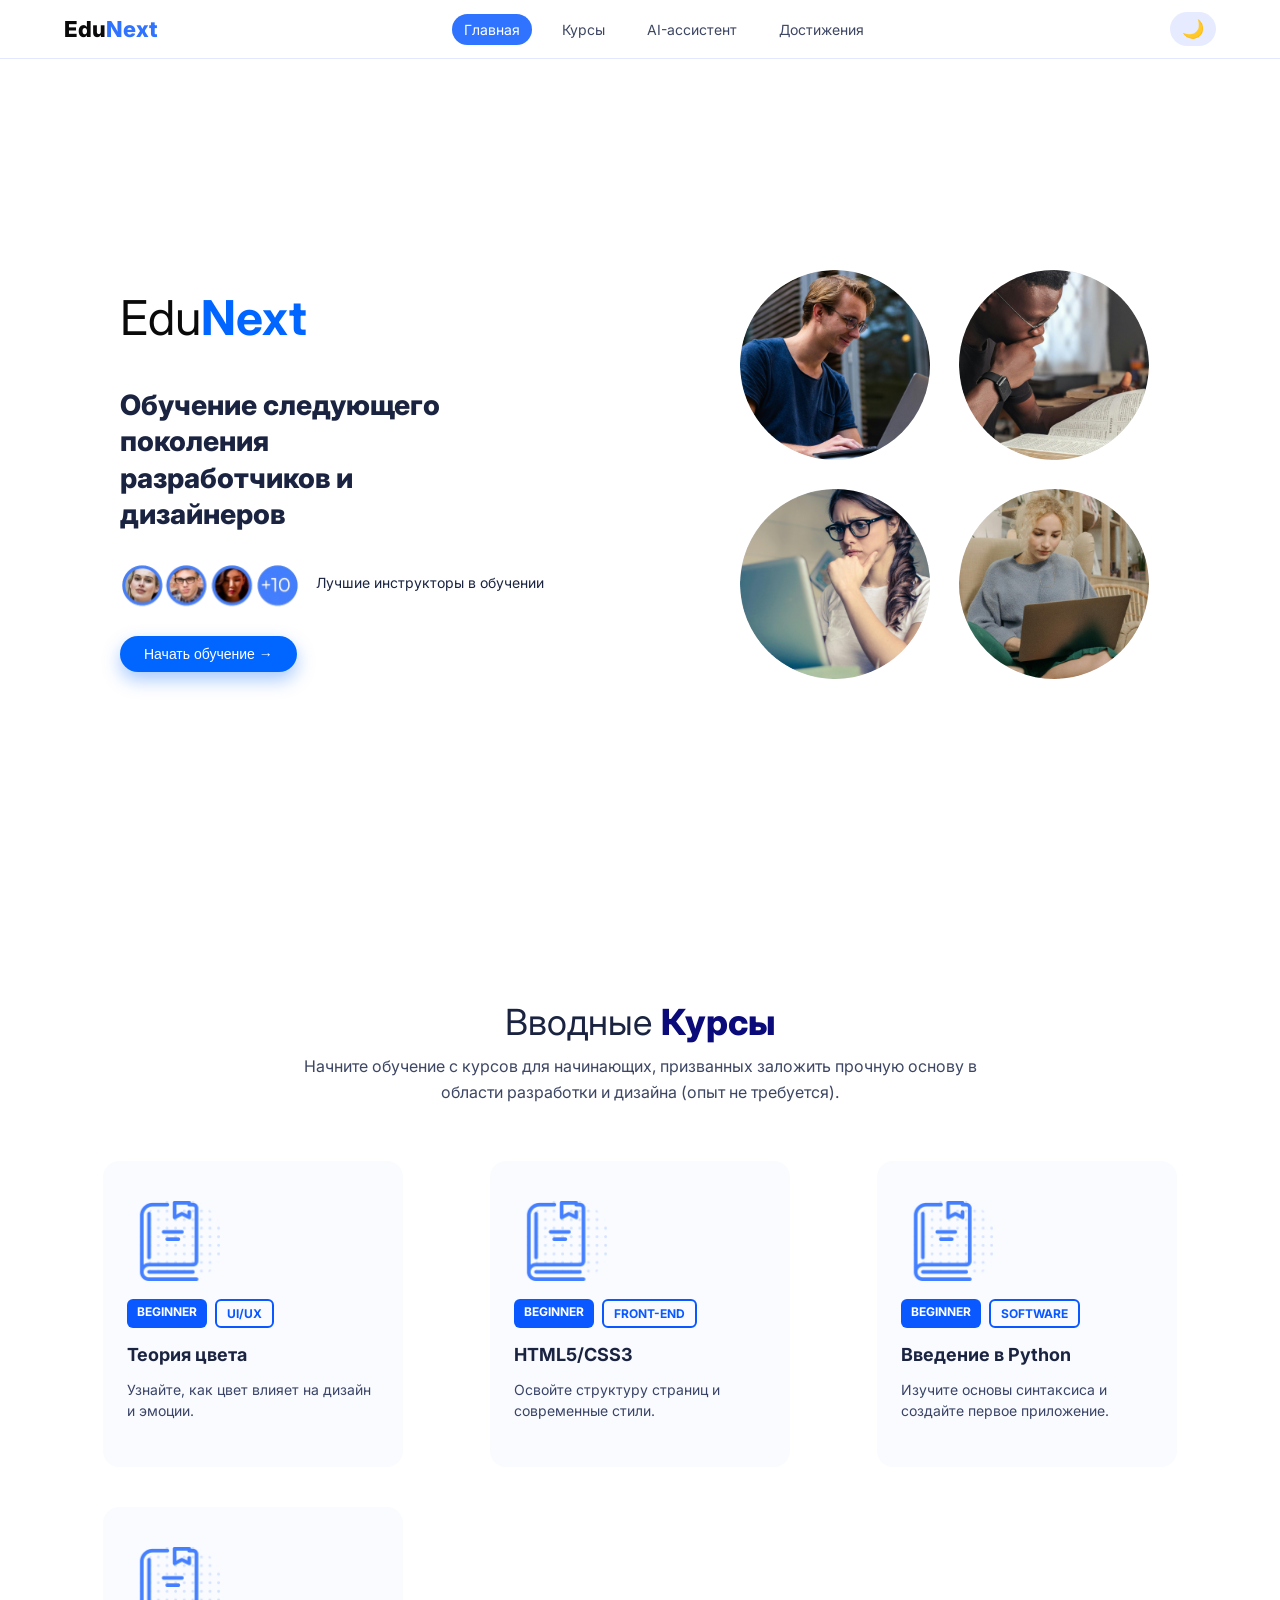
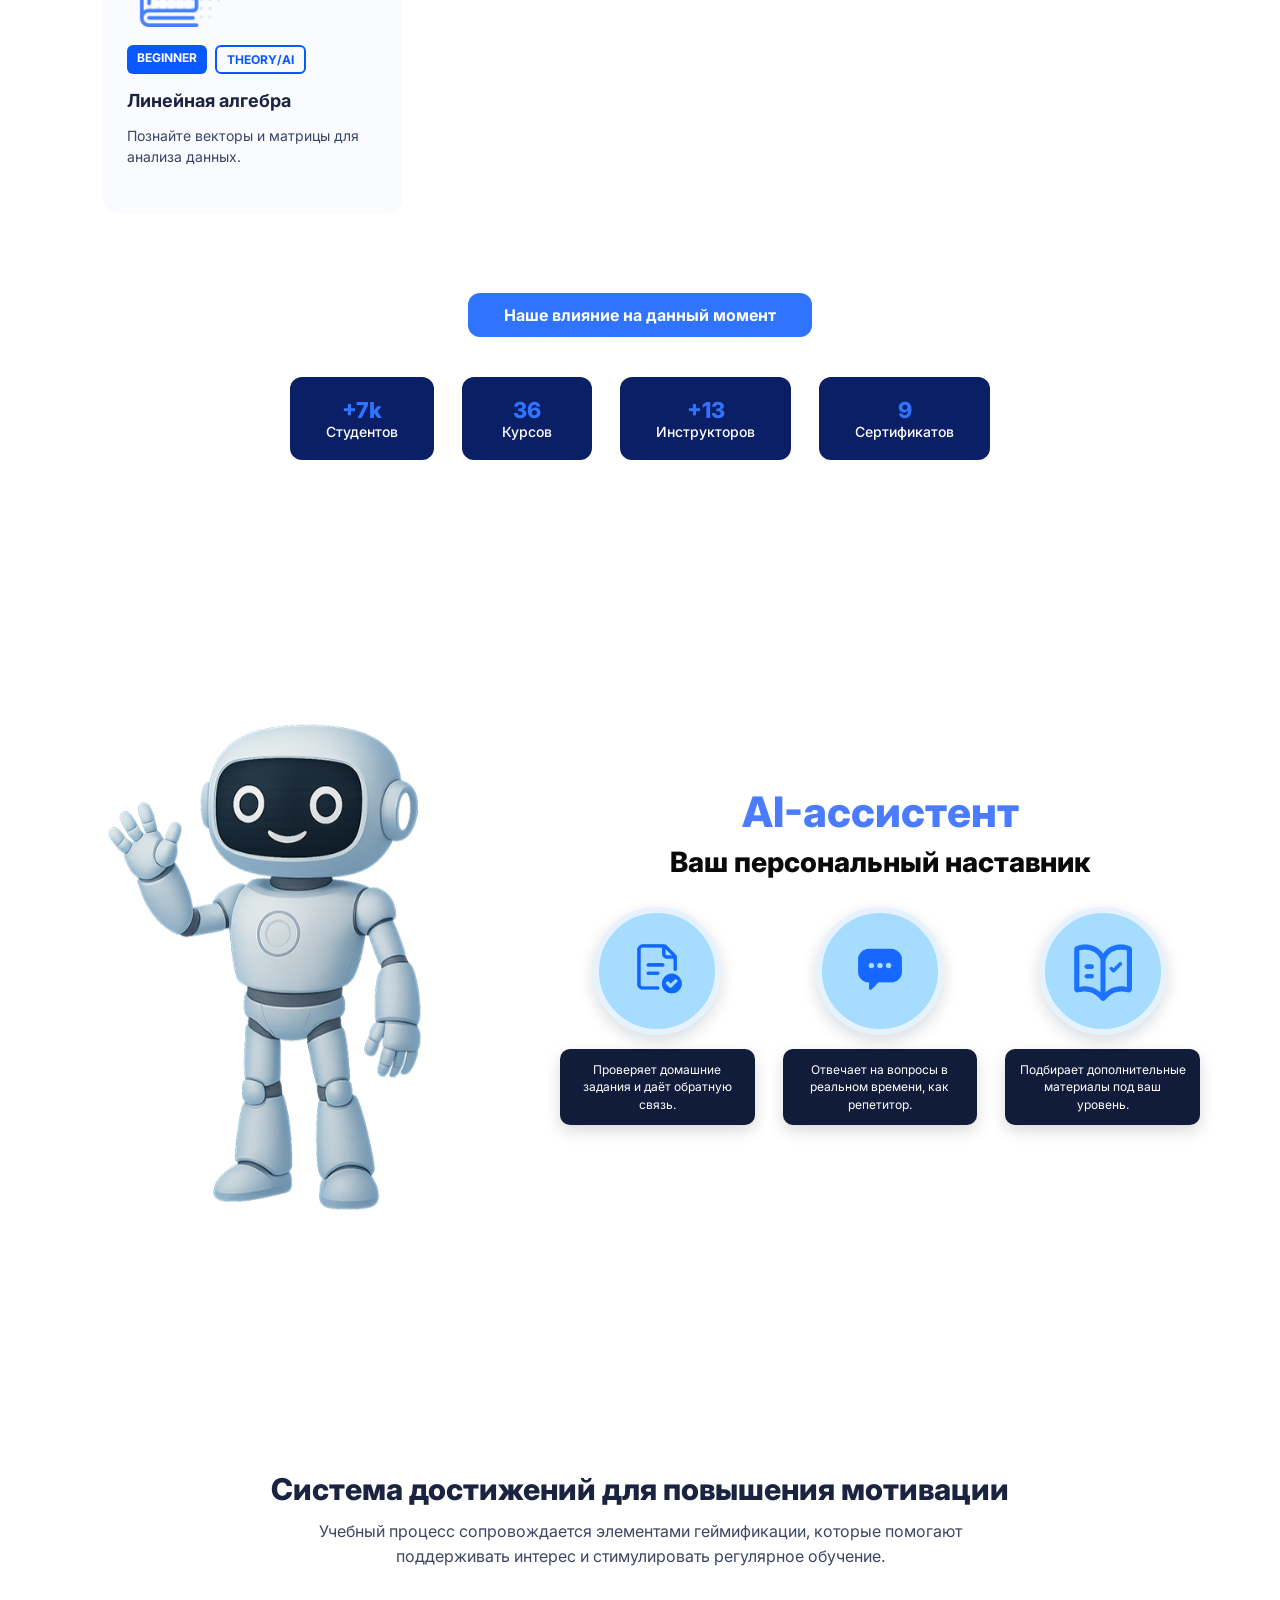
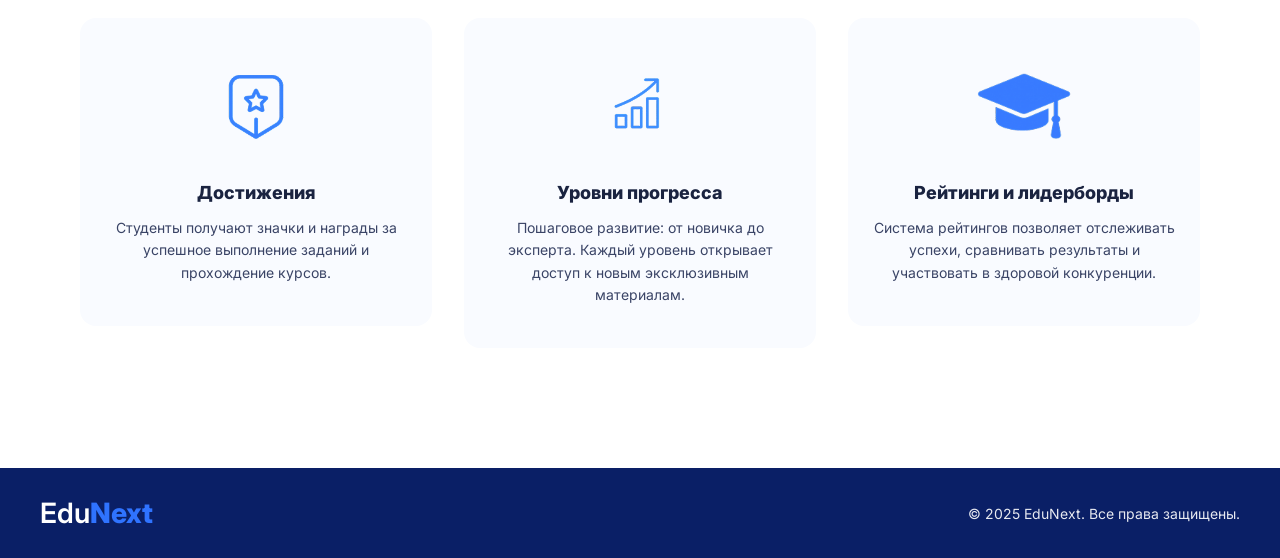
==== index.html @ bcf6a8a8 "EDUNEXT(site) site" ====
<!DOCTYPE html>
<html lang="ru">
<head>
  <meta charset="UTF-8" />
  <meta name="viewport" content="width=device-width, initial-scale=1.0"/>
  <title>EduNext</title>
  <link rel="stylesheet" href="style.css"/>
</head>
<body>

  <!-- ========= ФИКСИРОВАННОЕ МЕНЮ + ТЕМНАЯ ТЕМА ========= -->
  <header class="top-nav">
    <div class="top-nav-inner">
      <div class="top-logo">Edu<span>Next</span></div>

      <nav class="top-menu">
        <a href="#hero" data-link="hero">Главная</a>
        <a href="#courses" data-link="courses">Курсы</a>
        <a href="#assistant" data-link="assistant">AI-ассистент</a>
        <a href="#achievements" data-link="achievements">Достижения</a>
      </nav>

      <button id="themeToggle" class="theme-btn">🌙</button>
    </div>
  </header>

  <!-- ========= ФРЕЙМ 1: HERO ========= -->
  <section class="hero" id="hero">
    <div class="content">
      <h1 class="logo">Edu<span>Next</span></h1>
      <h2 class="headline">Обучение следующего<br>поколения<br>разработчиков и<br>дизайнеров</h2>

      <div class="instructors">
        <img src="images/1frames(2).png" alt="Инструкторы" class="left-img">
        <p class="subtext">Лучшие инструкторы в обучении</p>
      </div>

      <div class="btn-container"><button class="start-btn">Начать обучение →</button></div>
    </div>

    <div class="hero-avatars">
  <img src="images/hero-1.png" class="hero-avatar">
  <img src="images/hero-2.png" class="hero-avatar">
  <img src="images/hero-3.png" class="hero-avatar">
  <img src="images/hero-4.png" class="hero-avatar">
</div>
  </section>

  <!-- ========= ФРЕЙМ 2: КУРСЫ + ВЛИЯНИЕ ========= -->
  <section class="courses" id="courses" data-animate-section>
    <h2 class="section-title">Вводные <span>Курсы</span></h2>
    <p class="section-subtitle">
      Начните обучение с курсов для начинающих, призванных заложить прочную основу
      в области разработки и дизайна (опыт не требуется).
    </p>

    <div class="course-grid">
      <div class="course-card">
        <img src="images/2frames.png" alt="Место для изображения" class="course-img">
        <div class="badge-row"><span class="badge">BEGINNER</span><span class="badge badge-outline">UI/UX</span></div>
        <h3 class="course-title">Теория цвета</h3>
        <p class="course-desc">Узнайте, как цвет влияет на дизайн и эмоции.</p>
      </div>

      <div class="course-card">
        <img src="images/2frames.png" alt="Место для изображения" class="course-img">
        <div class="badge-row"><span class="badge">BEGINNER</span><span class="badge badge-outline">FRONT-END</span></div>
        <h3 class="course-title">HTML5/CSS3</h3>
        <p class="course-desc">Освойте структуру страниц и современные стили.</p>
      </div>

      <div class="course-card">
        <img src="images/2frames.png" alt="Место для изображения" class="course-img">
        <div class="badge-row"><span class="badge">BEGINNER</span><span class="badge badge-outline">SOFTWARE</span></div>
        <h3 class="course-title">Введение в Python</h3>
        <p class="course-desc">Изучите основы синтаксиса и создайте первое приложение.</p>
      </div>

      <div class="course-card">
        <img src="images/2frames.png" alt="Место для изображения" class="course-img">
        <div class="badge-row"><span class="badge">BEGINNER</span><span class="badge badge-outline">THEORY/AI</span></div>
        <h3 class="course-title">Линейная алгебра</h3>
        <p class="course-desc">Познайте векторы и матрицы для анализа данных.</p>
      </div>
    </div>

    <!-- Блок влияния -->
    <div class="impact">
      <div class="impact-header">Наше влияние на данный момент</div>
      <div class="impact-stats">
        <div class="stat"><span class="number">+7k</span><br>Студентов</div>
        <div class="stat"><span class="number">36</span><br>Курсов</div>
        <div class="stat"><span class="number">+13</span><br>Инструкторов</div>
        <div class="stat"><span class="number">9</span><br>Сертификатов</div>
      </div>
    </div>
  </section>

  <!-- ========= ФРЕЙМ 3: AI-Ассистент ========= -->
  <section class="ai" id="assistant" data-animate-section>
    <div class="ai-wrap">
      <img src="images/3frames.png" alt="AI ассистент" class="ai-illustration">

      <div class="ai-content">
        <h2 class="ai-title">AI-ассистент</h2>
        <h3 class="ai-subtitle">Ваш персональный наставник</h3>

        <div class="ai-circles">
          <div class="ai-circle-card">
            <img src="images/3circles-1.png" alt="Иконка 1" class="ai-circle-img">
            <div class="ai-note">Проверяет домашние задания и даёт обратную связь.</div>
          </div>
          <div class="ai-circle-card">
            <img src="images/3circles-2.png" alt="Иконка 2" class="ai-circle-img">
            <div class="ai-note">Отвечает на вопросы в реальном времени, как репетитор.</div>
          </div>
          <div class="ai-circle-card">
            <img src="images/3circles-3.png" alt="Иконка 3" class="ai-circle-img">
            <div class="ai-note">Подбирает дополнительные материалы под ваш уровень.</div>
          </div>
        </div>
      </div>
    </div>
  </section>

  <!-- ========= ФРЕЙМ 4: ДОСТИЖЕНИЯ ========= -->
  <section class="achievements" id="achievements" data-animate-section>
    <h2 class="ach-title">Система достижений для повышения мотивации</h2>
    <p class="ach-subtitle">
      Учебный процесс сопровождается элементами геймификации, которые помогают
      поддерживать интерес и стимулировать регулярное обучение.
    </p>

    <div class="ach-grid">
      <div class="ach-card">
        <img src="images/4frames-1.png" alt="Достижения" class="ach-img">
        <h3 class="ach-card-title">Достижения</h3>
        <p class="ach-card-text">Студенты получают значки и награды за успешное выполнение заданий и прохождение курсов.</p>
      </div>
      <div class="ach-card">
        <img src="images/4frames-2.png" alt="Уровни прогресса" class="ach-img">
        <h3 class="ach-card-title">Уровни прогресса</h3>
        <p class="ach-card-text">Пошаговое развитие: от новичка до эксперта. Каждый уровень открывает доступ к новым эксклюзивным материалам.</p>
      </div>
      <div class="ach-card">
        <img src="images/4frames-3.png" alt="Рейтинги" class="ach-img">
        <h3 class="ach-card-title">Рейтинги и лидерборды</h3>
        <p class="ach-card-text">Система рейтингов позволяет отслеживать успехи, сравнивать результаты и участвовать в здоровой конкуренции.</p>
      </div>
    </div>
  </section>

  <!-- ========= ФУТЕР ========= -->
  <footer class="footer">
    <div class="footer-inner">
      <div class="brand">Edu<span>Next</span></div>
      <div class="copy">© 2025 EduNext. Все права защищены.</div>
    </div>
  </footer>

  <!-- ========= СКРИПТЫ: ТЁМНАЯ ТЕМА + СКРОЛЛ-АНИМАЦИИ + СКРОЛЛ К КУРСАМ + ACTIVE LINK ========= -->
  <script>
    // Тёмная/светлая тема
    const toggleBtn = document.getElementById("themeToggle");
    const body = document.body;

    if (localStorage.getItem("theme") === "dark") {
      body.classList.add("dark");
      toggleBtn.textContent = "☀️";
    }

    toggleBtn.addEventListener("click", () => {
      body.classList.toggle("dark");
      if (body.classList.contains("dark")) {
        localStorage.setItem("theme", "dark");
        toggleBtn.textContent = "☀️";
      } else {
        localStorage.setItem("theme", "light");
        toggleBtn.textContent = "🌙";
      }
    });

    // Плавный скролл по навигации
    document.querySelectorAll('a[href^="#"]').forEach(link => {
      link.addEventListener("click", function(e){
        e.preventDefault();
        document.querySelector(this.getAttribute("href")).scrollIntoView({
          behavior: "smooth"
        });
      });
    });

    // Плавный скролл от кнопки "Начать обучение" ко второму фрейму
    const startBtn = document.querySelector('.start-btn');
    const coursesSection = document.querySelector('.courses');
    if (startBtn && coursesSection) {
      startBtn.addEventListener('click', (e) => {
        e.preventDefault();
        coursesSection.scrollIntoView({ behavior: 'smooth' });
      });
    }

    // Анимация секций при появлении в зоне видимости
    const observer = new IntersectionObserver((entries, obs) => {
      entries.forEach(entry => {
        if (entry.isIntersecting) {
          entry.target.classList.add('in-view');
          obs.unobserve(entry.target);
        }
      });
    }, { threshold: 0.3 });

    document.querySelectorAll('[data-animate-section]').forEach(section => {
      observer.observe(section);
    });

    // Подсветка активного пункта меню (scroll spy)
    const sections = document.querySelectorAll("section[id]");
    const navLinks = document.querySelectorAll(".top-menu a");

    const spyObserver = new IntersectionObserver((entries) => {
      entries.forEach(entry => {
        if (entry.isIntersecting) {
          const id = entry.target.getAttribute("id");
          navLinks.forEach(link => {
            if (link.getAttribute("data-link") === id) {
              link.classList.add("active");
            } else {
              link.classList.remove("active");
            }
          });
        }
      });
    }, { threshold: 0.5 });

    sections.forEach(sec => spyObserver.observe(sec));
  </script>

</body>
</html>
---- style.css ----
@import url('https://fonts.googleapis.com/css2?family=Inter:wght@400;600;700;800&display=swap');

* { box-sizing: border-box; }
body { margin: 0; font-family: "Inter", system-ui, -apple-system, Segoe UI, Roboto, Arial, sans-serif; background: #ffffff; color: #0a0a0a; transition: background 0.25s ease, color 0.25s ease; }

/* ---------- DARK MODE ---------- */
body.dark { background:#050814; color:#e4e9ff; }
body.dark .hero { background: radial-gradient(circle at top left, #1a2448 0, #050814 55%); }
body.dark .courses,
body.dark .ai,
body.dark .achievements { background:#050814; }
body.dark .section-title,
body.dark .ach-title { color:#f0f3ff; }
body.dark .section-subtitle,
body.dark .ach-subtitle,
body.dark .course-desc,
body.dark .ach-card-text { color:#b8c1ff; }
body.dark .course-card,
body.dark .ach-card { background:#0e1330; box-shadow: 0 18px 40px rgba(0,0,0,0.6); }
body.dark .impact-header { background:#335dff; }
body.dark .impact { color:#e4e9ff; }
body.dark .stat { background:#0e1330; }
body.dark .footer { background:#050814; border-top:1px solid #1a1f3f; }
body.dark .top-nav { background:rgba(5,8,20,0.88); border-bottom:1px solid #1a1f3f; }
body.dark .top-menu a { color:#c7d2ff; }
body.dark .top-menu a:hover,
body.dark .top-menu a.active { background:#335dff; color:#fff; }
body.dark .top-logo { color:#f0f3ff; }
body.dark .theme-btn { background:#1a2348; color:#ffd66b; }
body.dark .brand span { color:#4b7cff; }
body.dark .copy { color:#a5b0ff; }

/* ---------- FIXED MENU ---------- */
.top-nav {
  position:fixed;
  top:0; left:0; right:0;
  z-index:1000;
  background:rgba(255,255,255,0.92);
  backdrop-filter:blur(14px);
  border-bottom:1px solid #e3e6ff;
}
.top-nav-inner {
  max-width:1200px;
  margin:0 auto;
  padding:12px 24px;
  display:flex;
  align-items:center;
  justify-content:space-between;
  gap:24px;
}
.top-logo { font-size:22px; font-weight:800; color:#0a0a0a; }
.top-logo span { color:#2f73ff; }

.top-menu { display:flex; gap:18px; font-size:14px; }
.top-menu a {
  text-decoration:none;
  color:#3d4663;
  padding:7px 12px;
  border-radius:999px;
  transition:0.2s ease;
}
.top-menu a:hover {
  background:#2f73ff;
  color:#fff;
}
.top-menu a.active {
  background:#2f73ff;
  color:#fff;
}

.theme-btn {
  font-size:18px;
  background:#e6ebff;
  border:none;
  border-radius:999px;
  padding:6px 12px;
  cursor:pointer;
  transition:0.2s ease;
}
.theme-btn:hover { transform:scale(1.1); }

/* ---------- HERO (анимируется сразу при загрузке) ---------- */
.hero {
  display:flex;
  justify-content:space-between;
  align-items:center;
  min-height:100vh;
  padding:140px 120px 80px; /* отступ сверху под меню */
  gap:40px;
  background:#ffffff;
}
.content { max-width:600px; animation: fadeInLeft 0.9s ease-out both; }
.logo { font-size:48px; font-weight:400; color:#0a0a0a; margin:0 0 40px; }
.logo span { color:#0066ff; font-weight:700; }
.headline { font-size:28px; font-weight:800; line-height:1.3; color:#1a2340; margin:0 0 24px; }
.instructors { display:flex; align-items:center; gap:16px; margin:0 0 28px; }
.left-img { width:180px; height:auto; display:block; animation: fadeInScale 0.8s ease-out 0.3s both; }
.subtext { font-size:14px; color:#1a2340; }
.btn-container { margin-top:12px; }
.start-btn {
  background:#0066ff;
  color:#fff;
  border:none;
  border-radius:25px;
  padding:10px 24px;
  font-size:14px;
  cursor:pointer;
  transition:background .2s ease, transform .2s ease, box-shadow .2s ease;
  box-shadow:0 8px 18px rgba(0,102,255,0.35);
}
.start-btn:hover { background:#004bcc; transform:translateY(-2px); box-shadow:0 12px 26px rgba(0,102,255,0.42); }
.right-img { width:420px; height:auto; border-radius:20px; display:block; animation: fadeInRight 0.9s ease-out 0.2s both; }

/* ---------- Ключевые анимации ---------- */
@keyframes fadeUp {
  from { opacity:0; transform:translateY(20px); }
  to { opacity:1; transform:translateY(0); }
}
@keyframes fadeInScale {
  from { opacity:0; transform:scale(0.9); }
  to { opacity:1; transform:scale(1); }
}
@keyframes fadeInRight {
  from { opacity:0; transform:translateX(30px); }
  to { opacity:1; transform:translateX(0); }
}
@keyframes fadeInLeft {
  from { opacity:0; transform:translateX(-30px); }
  to { opacity:1; transform:translateX(0); }
}

/* ---------- Базовое состояние секций для скролл-анимаций ---------- */
[data-animate-section] {
  opacity:0;
  transform:translateY(40px);
  transition:opacity 0.6s ease-out, transform 0.6s ease-out;
}
[data-animate-section].in-view {
  opacity:1;
  transform:translateY(0);
}

/* ---------- КУРСЫ ---------- */
.courses { text-align:center; padding:100px 80px; background:#ffffff; }
.section-title { font-size:36px; font-weight:400; color:#1a2340; margin:0 0 10px; }
.section-title span { font-weight:800; color:#0a0a7a; }
.section-subtitle { font-size:16px; color:#3d4663; max-width:720px; margin:0 auto 56px; line-height:1.6; }

.course-grid {
  display:grid;
  grid-template-columns:repeat(auto-fit, minmax(260px, 1fr));
  gap:40px;
  justify-items:center;
}
.course-card {
  background:#f9fbff;
  border-radius:16px;
  padding:40px 24px 32px;
  max-width:300px;
  text-align:left;
  transition:transform .3s ease, box-shadow .3s ease, opacity .3s ease;
  opacity:0;
}
.courses.in-view .course-card { animation: fadeUp 0.8s ease-out forwards; }
.courses.in-view .course-card:nth-child(1) { animation-delay:0.1s; }
.courses.in-view .course-card:nth-child(2) { animation-delay:0.2s; }
.courses.in-view .course-card:nth-child(3) { animation-delay:0.3s; }
.courses.in-view .course-card:nth-child(4) { animation-delay:0.4s; }
.course-card:hover {
  transform:translateY(-5px);
  box-shadow:0 10px 20px rgba(0, 0, 0, 0.08);
}
.course-img {
  display:block;
  height:80px;
  width:auto;
  object-fit:contain;
  margin:0 0 18px 8px;
  transform:translateX(-6px);
}
.badge-row { display:flex; flex-wrap:wrap; gap:8px; margin-bottom:16px; }
.badge {
  font-size:12px;
  font-weight:700;
  color:#fff;
  background:#0a58ff;
  padding:5px 10px;
  border-radius:6px;
}
.badge-outline { background:transparent; border:2px solid #0a58ff; color:#0a58ff; }
.course-title { font-size:18px; font-weight:700; color:#1a2340; margin:10px 0; }
.course-desc { font-size:14px; color:#3a4466; line-height:1.5; }

/* --- Наше влияние --- */
.impact { margin-top:80px; text-align:center; }
.impact-header {
  display:inline-block;
  background:#2f73ff;
  color:#fff;
  padding:12px 36px;
  border-radius:12px;
  font-weight:700;
  margin-bottom:40px;
}
.impact-stats {
  display:flex;
  justify-content:center;
  gap:28px;
  flex-wrap:wrap;
}
.stat {
  background:#0a1f66;
  color:#fff;
  padding:20px 36px;
  border-radius:12px;
  font-size:14px;
  text-align:center;
  font-weight:500;
  min-width:130px;
  opacity:0;
}
.courses.in-view .stat { animation: fadeUp 0.7s ease-out forwards; }
.courses.in-view .stat:nth-child(1) { animation-delay:0.3s; }
.courses.in-view .stat:nth-child(2) { animation-delay:0.4s; }
.courses.in-view .stat:nth-child(3) { animation-delay:0.5s; }
.courses.in-view .stat:nth-child(4) { animation-delay:0.6s; }
.number { font-size:22px; font-weight:800; color:#2f73ff; }

/* ---------- AI-Ассистент ---------- */
.ai { padding:80px 80px 120px; background:#ffffff; }
.ai-wrap {
  display:grid;
  grid-template-columns:420px 1fr;
  gap:60px;
  align-items:center;
}
.ai-illustration {
  width:100%;
  max-width:420px;
  height:auto;
  object-fit:contain;
  display:block;
  opacity:0;
}
.ai-content { text-align:center; opacity:0; }
.ai.in-view .ai-illustration { animation: fadeInLeft 0.9s ease-out forwards; }
.ai.in-view .ai-content { animation: fadeInRight 0.9s ease-out 0.15s forwards; }

.ai-title { font-size:42px; margin:0 0 8px; color:#4b7cff; font-weight:800; }
.ai-subtitle { font-size:28px; margin:0 0 28px; color:#0a0a0a; font-weight:800; }

.ai-circles {
  display:grid;
  grid-template-columns:repeat(3, 1fr);
  gap:28px;
  justify-items:center;
}
.ai-circle-card {
  display:flex;
  flex-direction:column;
  align-items:center;
  gap:14px;
}
.ai-circle-img {
  width:128px;
  height:128px;
  border-radius:50%;
  background:#a6dcff;
  border:6px solid #e6f3ff;
  object-fit:cover;
  box-shadow:0 6px 16px rgba(10, 17, 38, 0.15);
  opacity:0;
}
.ai.in-view .ai-circle-card:nth-child(1) .ai-circle-img { animation: fadeInScale 0.8s ease-out 0.2s forwards; }
.ai.in-view .ai-circle-card:nth-child(2) .ai-circle-img { animation: fadeInScale 0.8s ease-out 0.35s forwards; }
.ai.in-view .ai-circle-card:nth-child(3) .ai-circle-img { animation: fadeInScale 0.8s ease-out 0.5s forwards; }
.ai-note {
  max-width:260px;
  background:#101c3a;
  color:#ffffff;
  font-size:12px;
  line-height:1.45;
  padding:12px 14px;
  border-radius:10px;
  box-shadow:0 6px 16px rgba(0,0,0,0.15);
}

/* ---------- Достижения ---------- */
.achievements { padding:80px 80px 120px; text-align:center; background:#ffffff; }
.ach-title {
  font-size:30px;
  font-weight:800;
  color:#1a2340;
  margin:0 0 12px;
  opacity:0;
}
.ach-subtitle {
  font-size:16px;
  color:#3d4663;
  max-width:720px;
  margin:0 auto 48px;
  line-height:1.6;
  opacity:0;
}
.ach-grid {
  display:grid;
  grid-template-columns:repeat(3, 1fr);
  gap:32px;
  align-items:start;
}
.ach-card {
  background:#f9fbff;
  border-radius:16px;
  padding:28px 22px;
  text-align:center;
  opacity:0;
}
.achievements.in-view .ach-title { animation: fadeUp 0.8s ease-out forwards; }
.achievements.in-view .ach-subtitle { animation: fadeUp 0.9s ease-out 0.1s forwards; }
.achievements.in-view .ach-card { animation: fadeUp 0.8s ease-out forwards; }
.achievements.in-view .ach-card:nth-child(1) { animation-delay:0.2s; }
.achievements.in-view .ach-card:nth-child(2) { animation-delay:0.35s; }
.achievements.in-view .ach-card:nth-child(3) { animation-delay:0.5s; }
.ach-img {
  display:block;
  margin:0 auto 16px;
  width:100%;
  max-width:120px;
  height:auto;
  object-fit:contain;
}
.ach-card-title { font-size:18px; font-weight:800; color:#1a2340; margin:0 0 8px; }
.ach-card-text { font-size:14px; color:#3a4466; line-height:1.6; }

/* ---------- Футер ---------- */
.footer { background:#0a1f66; color:#ffffff; padding:28px 24px; }
.footer-inner {
  max-width:1200px;
  margin:0 auto;
  display:flex;
  align-items:center;
  justify-content:space-between;
  gap:16px;
}
.brand { font-size:28px; font-weight:600; }
.brand span { color:#2f73ff; font-weight:800; }
.copy { opacity:.9; font-size:14px; }

/* ---------- Адаптив ---------- */
@media (max-width: 1100px) {
  .hero {
    padding:120px 32px 56px;
    flex-direction:column;
  }
  .right-img { width:340px; }
  .courses { padding:56px 24px; }
  .ai { padding:56px 24px 80px; }
  .ai-wrap { grid-template-columns:1fr; }
  .achievements { padding:56px 24px 80px; }
  .ach-grid { grid-template-columns:1fr; gap:20px; }
  .footer-inner { flex-direction:column; align-items:flex-start; }
  .top-nav-inner { padding:10px 16px; }
  .top-menu { gap:10px; font-size:13px; }
}

@media (max-width: 700px) {
  .hero { padding:110px 20px 56px; }
  .headline { font-size:22px; }
  .top-menu { display:none; } /* можно позже сделать бургер-меню */
}
.hero-avatars {
  width: 420px;
  height: 420px;
  display: grid;
  grid-template-columns: 1fr 1fr;
  grid-template-rows: 1fr 1fr;
  gap: 18px;
  animation: fadeInRight 0.9s ease-out 0.2s both;
}

.hero-avatar {
  width: 190px;
  height: 190px;
  border-radius: 50%;
  object-fit: cover;
  background: #ddd;
}
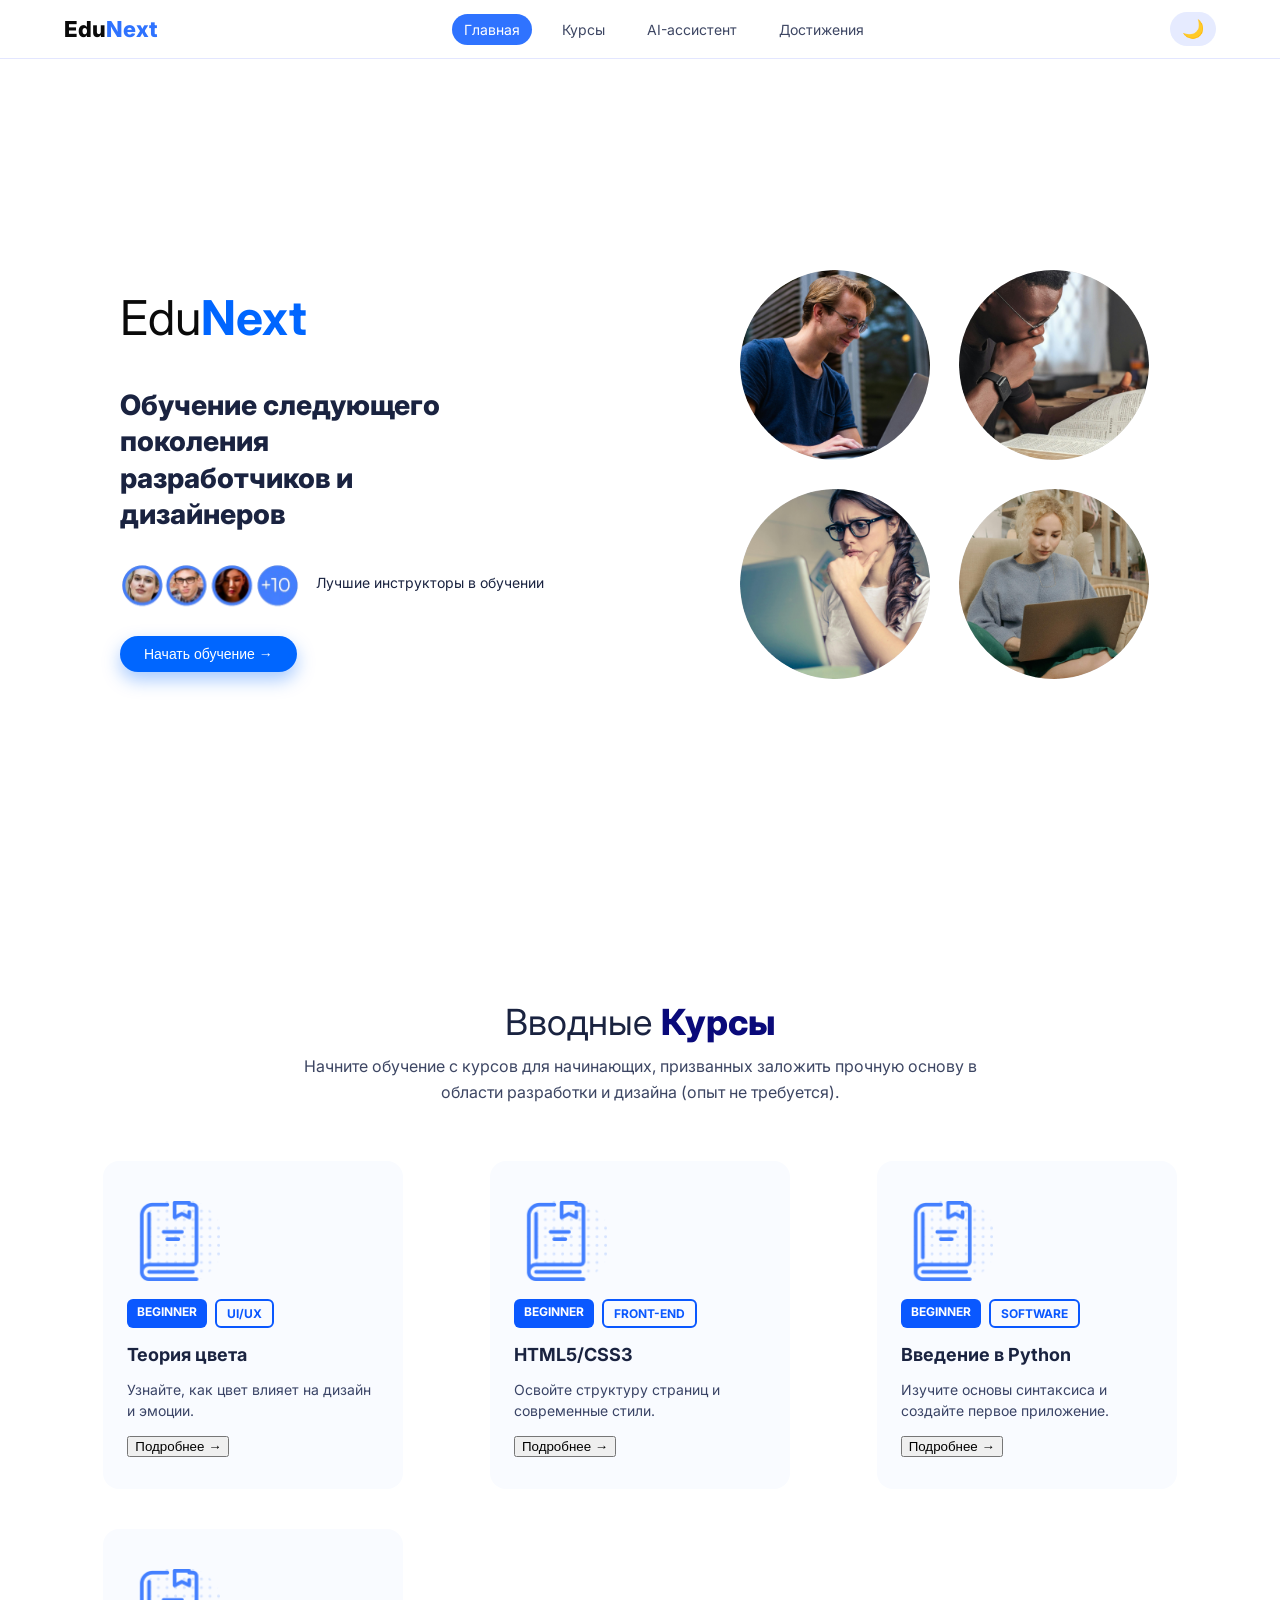
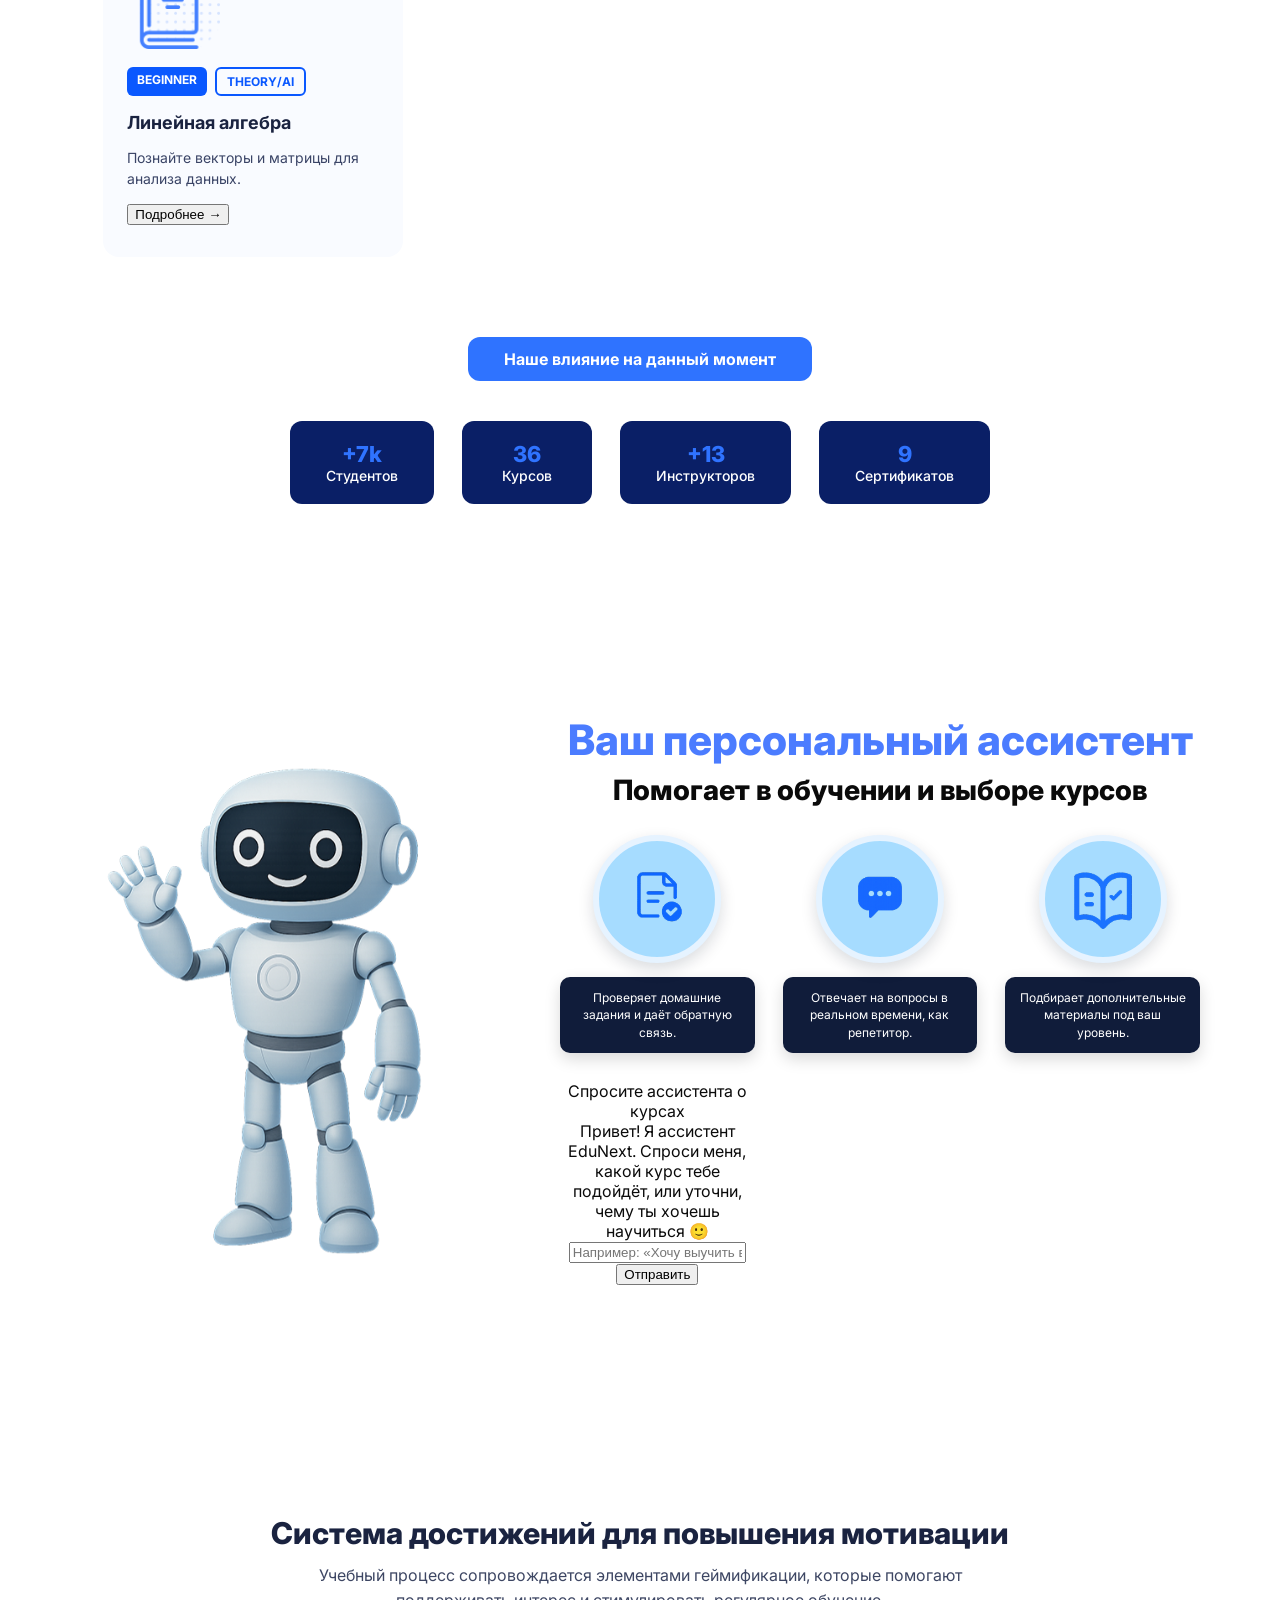
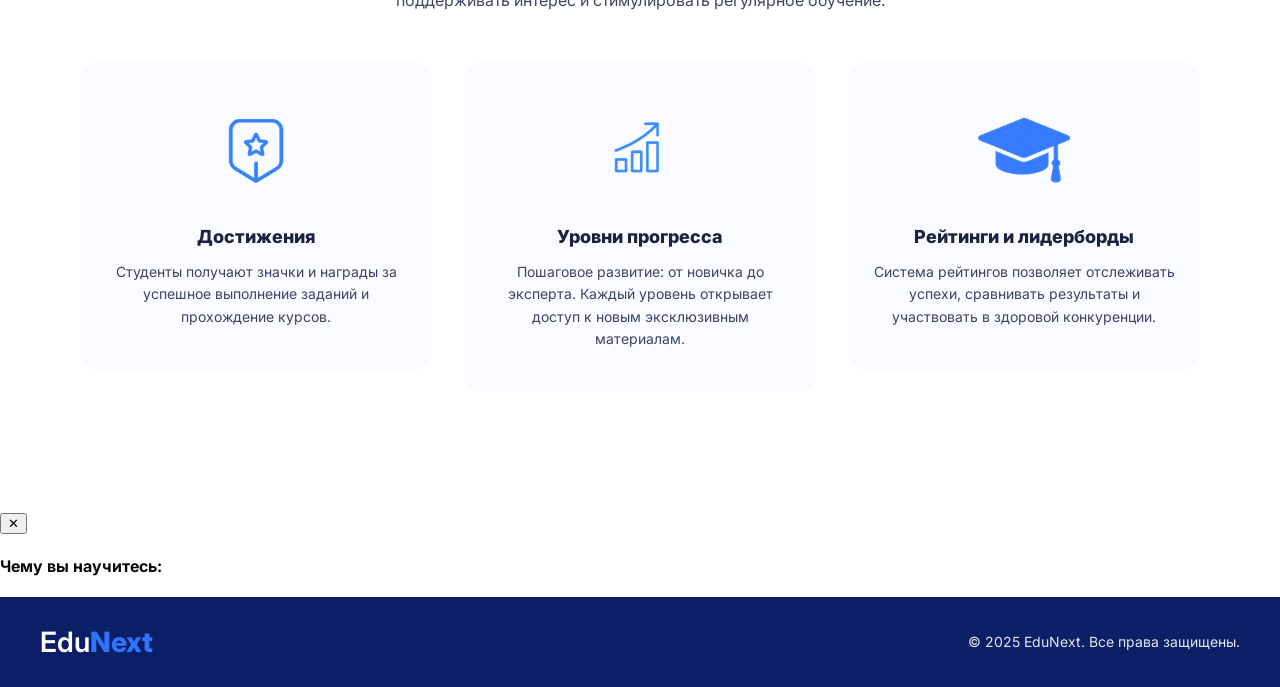
==== commit b8e4c7c2: "Update index.html" ====
--- a/index.html
+++ b/index.html
@@ -60,6 +60,7 @@
         <div class="badge-row"><span class="badge">BEGINNER</span><span class="badge badge-outline">UI/UX</span></div>
         <h3 class="course-title">Теория цвета</h3>
         <p class="course-desc">Узнайте, как цвет влияет на дизайн и эмоции.</p>
+        <button class="course-more-btn" data-course="color">Подробнее →</button>
       </div>
 
       <div class="course-card">
@@ -67,6 +68,7 @@
         <div class="badge-row"><span class="badge">BEGINNER</span><span class="badge badge-outline">FRONT-END</span></div>
         <h3 class="course-title">HTML5/CSS3</h3>
         <p class="course-desc">Освойте структуру страниц и современные стили.</p>
+        <button class="course-more-btn" data-course="htmlcss">Подробнее →</button>
       </div>
 
       <div class="course-card">
@@ -74,6 +76,7 @@
         <div class="badge-row"><span class="badge">BEGINNER</span><span class="badge badge-outline">SOFTWARE</span></div>
         <h3 class="course-title">Введение в Python</h3>
         <p class="course-desc">Изучите основы синтаксиса и создайте первое приложение.</p>
+        <button class="course-more-btn" data-course="python">Подробнее →</button>
       </div>
 
       <div class="course-card">
@@ -81,6 +84,7 @@
         <div class="badge-row"><span class="badge">BEGINNER</span><span class="badge badge-outline">THEORY/AI</span></div>
         <h3 class="course-title">Линейная алгебра</h3>
         <p class="course-desc">Познайте векторы и матрицы для анализа данных.</p>
+        <button class="course-more-btn" data-course="linear">Подробнее →</button>
       </div>
     </div>
 
@@ -102,8 +106,8 @@
       <img src="images/3frames.png" alt="AI ассистент" class="ai-illustration">
 
       <div class="ai-content">
-        <h2 class="ai-title">AI-ассистент</h2>
-        <h3 class="ai-subtitle">Ваш персональный наставник</h3>
+        <h2 class="ai-title">Ваш персональный ассистент</h2>
+        <h3 class="ai-subtitle">Помогает в обучении и выборе курсов</h3>
 
         <div class="ai-circles">
           <div class="ai-circle-card">
@@ -118,7 +122,20 @@
             <img src="images/3circles-3.png" alt="Иконка 3" class="ai-circle-img">
             <div class="ai-note">Подбирает дополнительные материалы под ваш уровень.</div>
           </div>
+        
+        <div class="ai-chat">
+          <div class="ai-chat-header">Спросите ассистента о курсах</div>
+          <div class="ai-chat-window" id="ai-chat-window">
+            <div class="ai-chat-message ai-chat-message-bot">
+              Привет! Я ассистент EduNext. Спроси меня, какой курс тебе подойдёт, или уточни, чему ты хочешь научиться 🙂
+            </div>
+          </div>
+          <form class="ai-chat-form" id="ai-chat-form">
+            <input type="text" id="ai-chat-input" class="ai-chat-input" placeholder="Например: «Хочу выучить верстку»" autocomplete="off">
+            <button type="submit" class="ai-chat-send">Отправить</button>
+          </form>
         </div>
+</div>
       </div>
     </div>
   </section>
@@ -150,7 +167,19 @@
     </div>
   </section>
 
-  <!-- ========= ФУТЕР ========= -->
+  
+  <!-- Модальное окно с описанием курсов -->
+  <div class="course-modal-overlay" id="course-modal">
+    <div class="course-modal">
+      <button class="course-modal-close" id="course-modal-close">✕</button>
+      <h3 class="course-modal-title" id="course-modal-title"></h3>
+      <p class="course-modal-level" id="course-modal-level"></p>
+      <h4>Чему вы научитесь:</h4>
+      <ul class="course-modal-list" id="course-modal-list"></ul>
+    </div>
+  </div>
+
+<!-- ========= ФУТЕР ========= -->
   <footer class="footer">
     <div class="footer-inner">
       <div class="brand">Edu<span>Next</span></div>
@@ -234,7 +263,167 @@
     }, { threshold: 0.5 });
 
     sections.forEach(sec => spyObserver.observe(sec));
-  </script>
+  
+    // ---- Модальные окна по курсам ----
+    const courseData = {
+      color: {
+        title: "Теория цвета",
+        level: "BEGINNER • UI/UX",
+        points: [
+          "Поймёте психологию цвета и его влияние на пользователя.",
+          "Научитесь подбирать гармоничные цветовые палитры.",
+          "Разберётесь с контрастом, акцентами и читаемостью.",
+          "Сможете создавать визуально цельные интерфейсы."
+        ]
+      },
+      htmlcss: {
+        title: "HTML5 / CSS3",
+        level: "BEGINNER • FRONT-END",
+        points: [
+          "Освоите базовую структуру HTML-документа.",
+          "Научитесь верстать адаптивные страницы.",
+          "Поймёте, как работать с шрифтами, отступами и сетками.",
+          "Создадите свой первый лендинг с нуля."
+        ]
+      },
+      python: {
+        title: "Введение в Python",
+        level: "BEGINNER • SOFTWARE",
+        points: [
+          "Разберётесь с синтаксисом языка и базовыми типами данных.",
+          "Научитесь писать небольшие скрипты и функции.",
+          "Поймёте, как работать с условиями и циклами.",
+          "Сделаете своё первое консольное приложение."
+        ]
+      },
+      linear: {
+        title: "Линейная алгебра",
+        level: "BEGINNER • THEORY / AI",
+        points: [
+          "Научитесь работать с векторами и матрицами.",
+          "Поймёте, что такое линейные преобразования.",
+          "Увидите, как линал используется в машинном обучении.",
+          "Сформируете базу для дальнейшего изучения Data Science."
+        ]
+      }
+    };
+
+    const modalOverlay = document.getElementById("course-modal");
+    const modalTitle = document.getElementById("course-modal-title");
+    const modalLevel = document.getElementById("course-modal-level");
+    const modalList = document.getElementById("course-modal-list");
+    const modalClose = document.getElementById("course-modal-close");
+
+    document.querySelectorAll(".course-more-btn").forEach(btn => {
+      btn.addEventListener("click", () => {
+        const key = btn.dataset.course;
+        const data = courseData[key];
+        if (!data) return;
+
+        modalTitle.textContent = data.title;
+        modalLevel.textContent = data.level;
+
+        modalList.innerHTML = "";
+        data.points.forEach(p => {
+          const li = document.createElement("li");
+          li.textContent = p;
+          modalList.appendChild(li);
+        });
+
+        modalOverlay.classList.add("open");
+      });
+    });
+
+    modalClose.addEventListener("click", () => {
+      modalOverlay.classList.remove("open");
+    });
+
+    modalOverlay.addEventListener("click", (e) => {
+      if (e.target === modalOverlay) {
+        modalOverlay.classList.remove("open");
+      }
+    });
+
+    // ---- Простейший AI-чат ассистента на фронте ----
+    const chatForm = document.getElementById("ai-chat-form");
+    const chatInput = document.getElementById("ai-chat-input");
+    const chatWindow = document.getElementById("ai-chat-window");
+
+    function addMessage(text, from = "bot") {
+      if (!chatWindow) return;
+      const div = document.createElement("div");
+      div.classList.add("ai-chat-message");
+      div.classList.add(from === "user" ? "ai-chat-message-user" : "ai-chat-message-bot");
+      div.textContent = text;
+      chatWindow.appendChild(div);
+      chatWindow.scrollTop = chatWindow.scrollHeight;
+    }
+
+    
+    function getBotReply(message) {
+      const msg = message.toLowerCase();
+
+      // Курс по верстке
+      if (msg.includes("html") || msg.includes("css") || msg.includes("верстк")) {
+        return "Для старта с верстки подойдёт курс по HTML/CSS. На нём вы научитесь собирать адаптивные лендинги и понимать структуру сайта.";
+      }
+
+      // Курс по Python
+      if (msg.includes("python") || msg.includes("питон")) {
+        return "Курс по Python поможет вам освоить базовый синтаксис, условия, циклы и работу с данными — хороший фундамент для backend и анализа данных.";
+      }
+
+      // Теория цвета и дизайн
+      if (msg.includes("цвет") || msg.includes("ui") || msg.includes("дизайн")) {
+        return "Курс по теории цвета и UI подойдёт, если вы хотите делать красивые интерфейсы и понимать, как цвет влияет на восприятие.";
+      }
+
+      // Линейная алгебра
+      if (msg.includes("алгебр") || msg.includes("линейн") || msg.includes("линал")) {
+        return "Линейная алгебра нужна всем, кто планирует заниматься анализом данных и AI. Курс даст базу по векторам, матрицам и преобразованиям.";
+      }
+
+      // Вопросы про выбор курса и старт
+      if (msg.includes("какой курс") || msg.includes("с чего начать") || msg.includes("новичок")) {
+        return "Если вы новичок, начните с базового курса HTML/CSS или теории цвета — так вы быстро увидите результат и поймёте, что вам ближе.";
+      }
+
+      // Достижения, значки, награды
+      if (msg.includes("достижен") || msg.includes("значк") || msg.includes("награ")) {
+        return "Система достижений выдаёт вам значки и награды за выполненные задания и прохождение модулей. Это помогает отслеживать прогресс и даёт приятное чувство движения вперёд.";
+      }
+
+      // Уровни прогресса
+      if (msg.includes("уровн") || msg.includes("прогресс") || msg.includes("ступен")) {
+        return "Уровни прогресса строятся от новичка до эксперта. С каждым уровнем вы открываете доступ к новым материалам и заданиям повышенной сложности — это по сути ваша внутренняя прокачка в системе.";
+      }
+
+      // Рейтинги и лидерборды
+      if (msg.includes("рейтинг") || msg.includes("лидерборд") || msg.includes("таблица лидеров") || msg.includes("соревнов")) {
+        return "Рейтинги и лидерборды позволяют сравнивать свои результаты с другими студентами. Они не про давление, а про здоровую конкуренцию и дополнительную мотивацию не бросать обучение.";
+      }
+
+      // Геймификация / мотивация
+      if (msg.includes("мотивац") || msg.includes("геймификац") || msg.includes("интерес")) {
+        return "Мы добавили элементы геймификации: значки, уровни, рейтинги и прогресс. Всё это помогает держать интерес к обучению и регулярно возвращаться к занятиям.";
+      }
+
+      return "Я могу подсказать по курсам (HTML/CSS, Python, теория цвета, линейная алгебра), а также рассказать про систему достижений, уровни прогресса и рейтинги. Расскажите, что именно вас интересует.";
+    }
+
+
+    if (chatForm && chatInput) {
+      chatForm.addEventListener("submit", (e) => {
+        e.preventDefault();
+        const value = chatInput.value.trim();
+        if (!value) return;
+        addMessage(value, "user");
+        const reply = getBotReply(value);
+        setTimeout(() => addMessage(reply, "bot"), 300);
+        chatInput.value = "";
+      });
+    }
+</script>
 
 </body>
 </html>
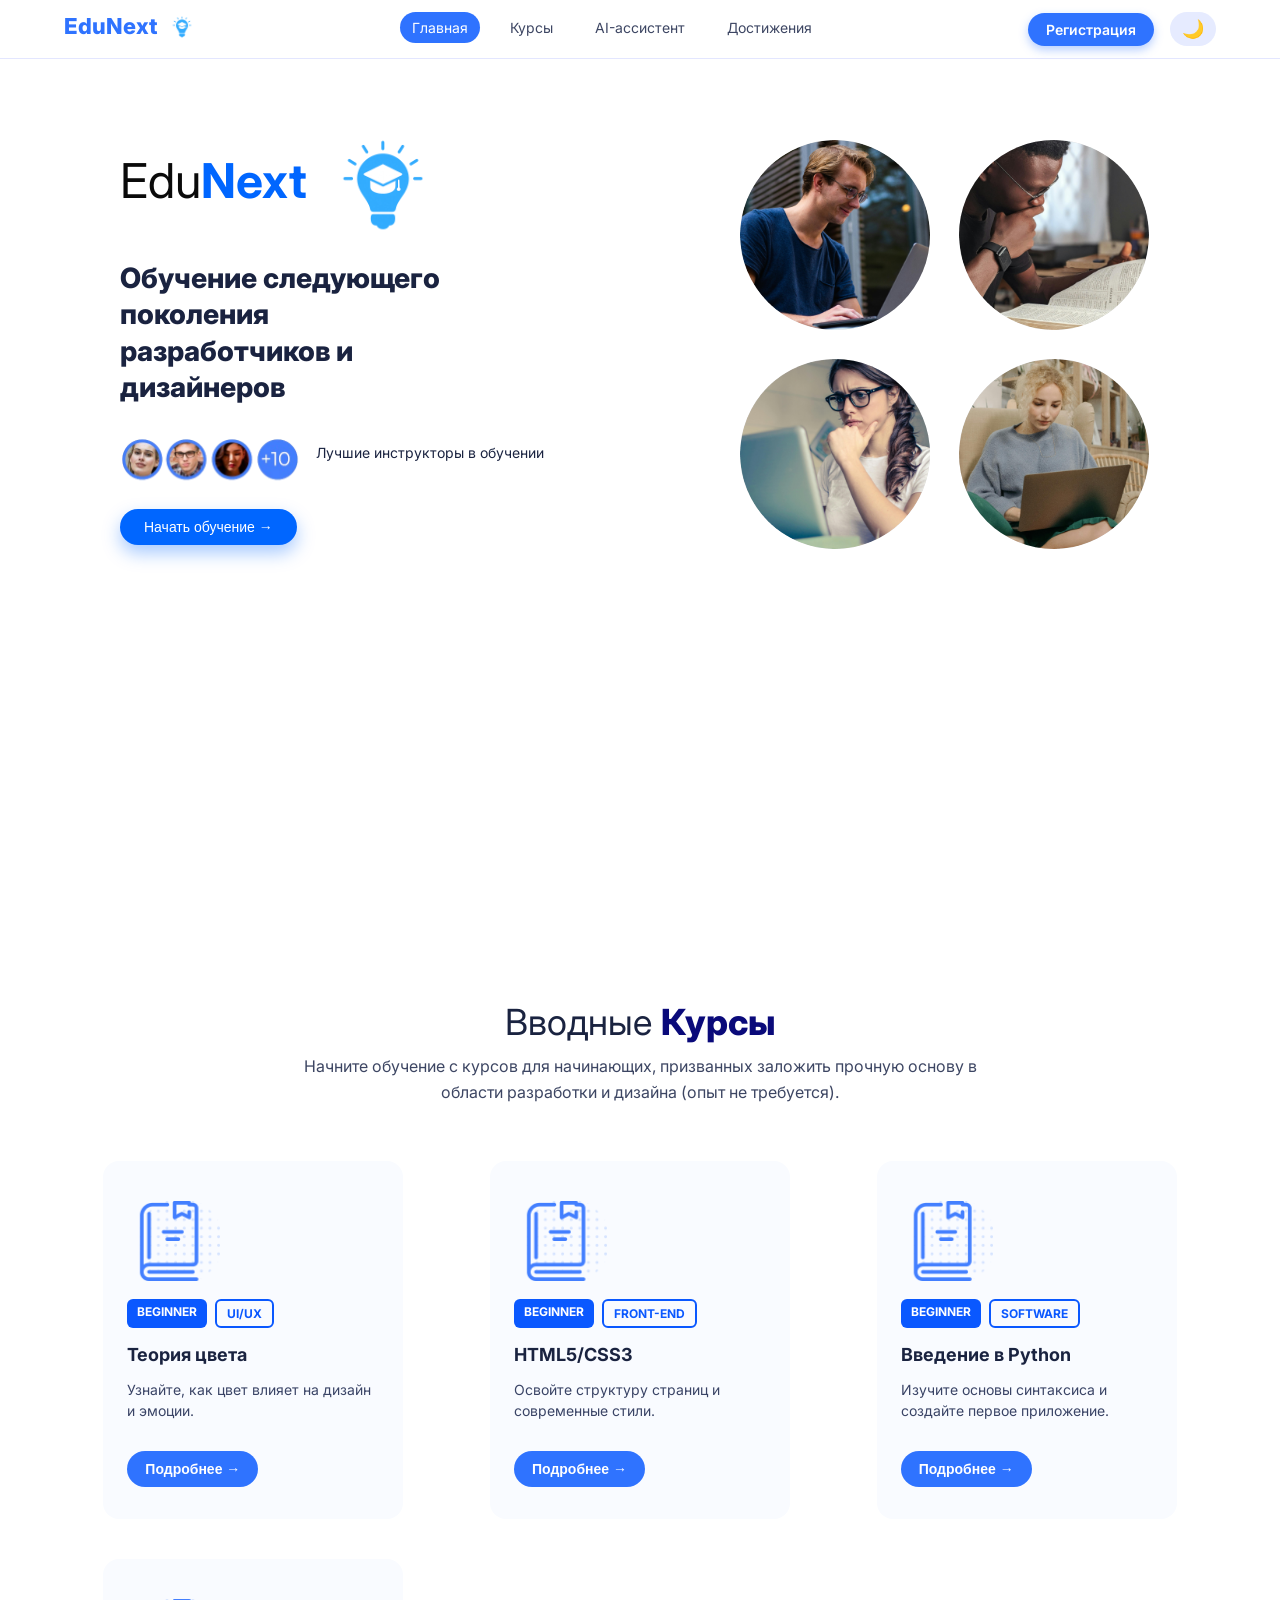
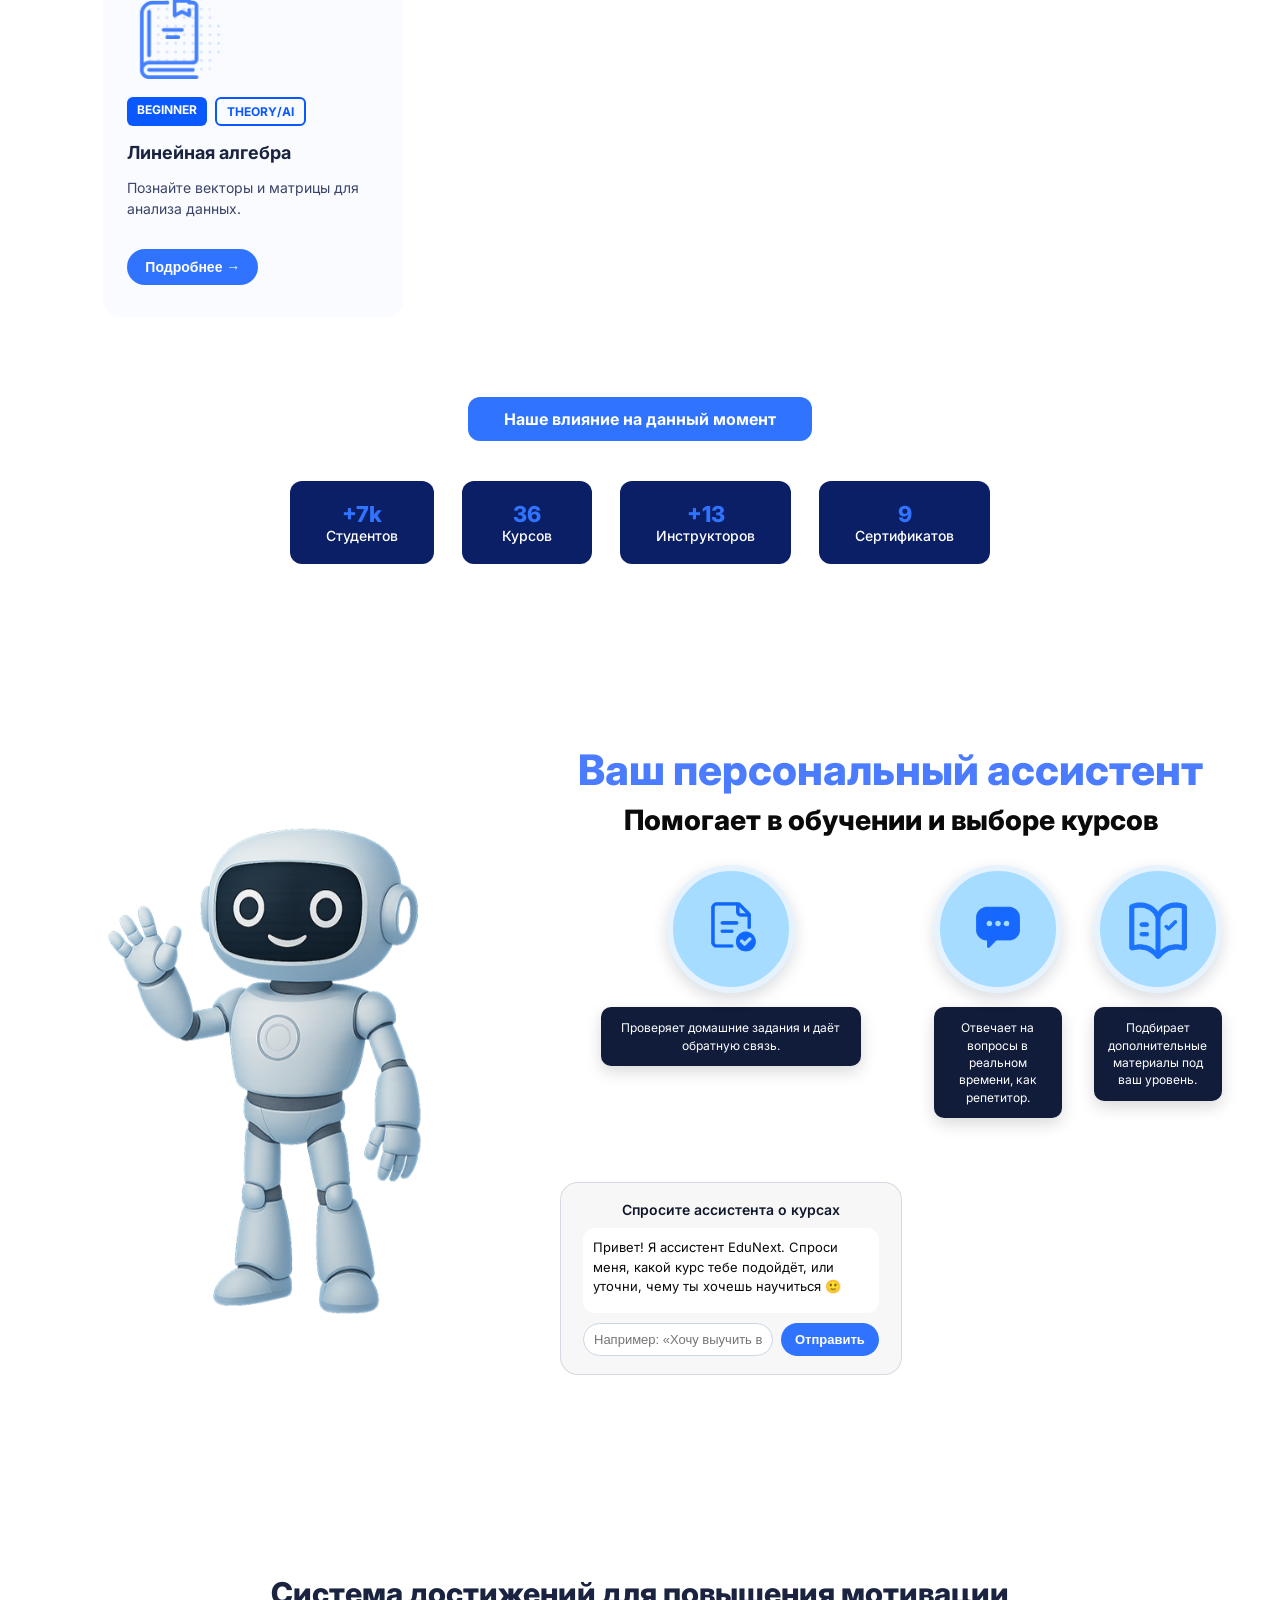
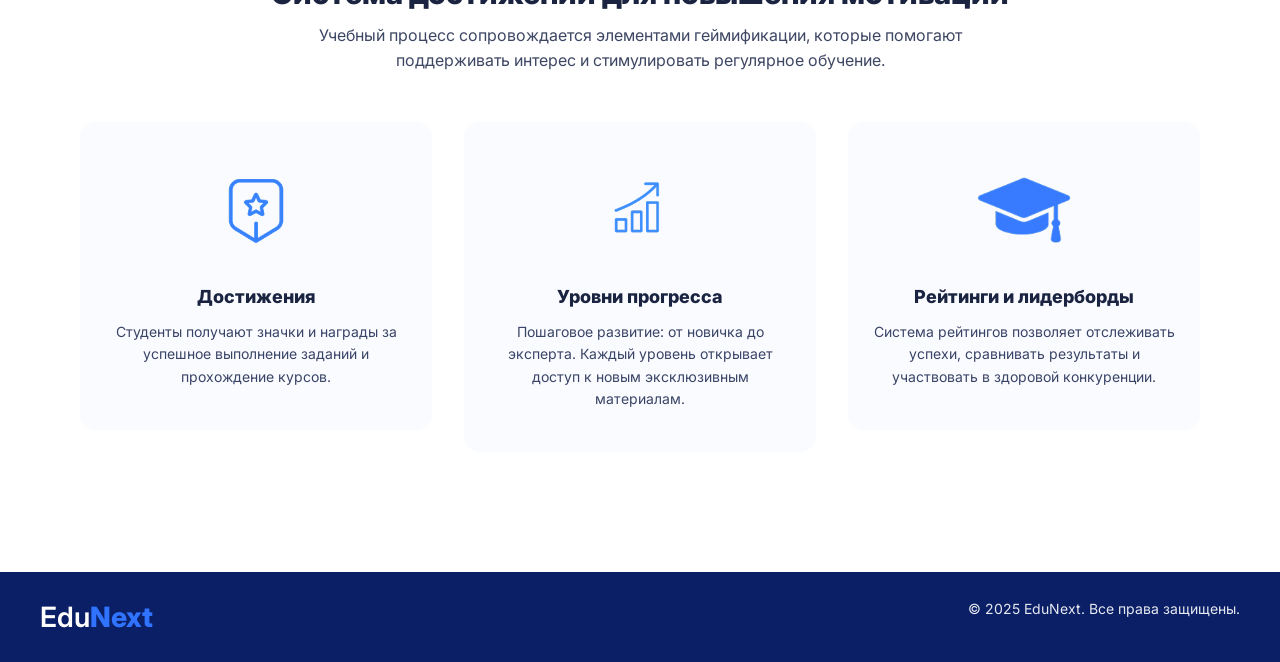
==== commit 9a0989da: "Add files via upload" ====
--- a/index.html
+++ b/index.html
@@ -11,7 +11,7 @@
   <!-- ========= ФИКСИРОВАННОЕ МЕНЮ + ТЕМНАЯ ТЕМА ========= -->
   <header class="top-nav">
     <div class="top-nav-inner">
-      <div class="top-logo">Edu<span>Next</span></div>
+      <div class="top-logo"><span class="top-logo-text">Edu<span>Next</span></span><img src="images/logoheader.png" class="logo-img-big" alt="Logo"></div>
 
       <nav class="top-menu">
         <a href="#hero" data-link="hero">Главная</a>
@@ -20,14 +20,17 @@
         <a href="#achievements" data-link="achievements">Достижения</a>
       </nav>
 
-      <button id="themeToggle" class="theme-btn">🌙</button>
+      <div class="top-actions">
+        <a href="register.html" class="header-register-btn">Регистрация</a>
+        <button id="themeToggle" class="theme-btn">🌙</button>
+      </div>
     </div>
   </header>
 
   <!-- ========= ФРЕЙМ 1: HERO ========= -->
   <section class="hero" id="hero">
     <div class="content">
-      <h1 class="logo">Edu<span>Next</span></h1>
+      <div class="hero-title-with-logo"><h1 class="logo">Edu<span>Next</span></h1><img src="images/logo.png" class="logo-img-hero-big" alt="EduNext Hero Logo"></div>
       <h2 class="headline">Обучение следующего<br>поколения<br>разработчиков и<br>дизайнеров</h2>
 
       <div class="instructors">
--- a/style.css
+++ b/style.css
@@ -44,7 +44,7 @@
   margin:0 auto;
   padding:12px 24px;
   display:flex;
-  align-items:center;
+  align-items:flex-start;
   justify-content:space-between;
   gap:24px;
 }
@@ -83,7 +83,7 @@
 .hero {
   display:flex;
   justify-content:space-between;
-  align-items:center;
+  align-items:flex-start;
   min-height:100vh;
   padding:140px 120px 80px; /* отступ сверху под меню */
   gap:40px;
@@ -93,7 +93,7 @@
 .logo { font-size:48px; font-weight:400; color:#0a0a0a; margin:0 0 40px; }
 .logo span { color:#0066ff; font-weight:700; }
 .headline { font-size:28px; font-weight:800; line-height:1.3; color:#1a2340; margin:0 0 24px; }
-.instructors { display:flex; align-items:center; gap:16px; margin:0 0 28px; }
+.instructors { display:flex; align-items:flex-start; gap:16px; margin:0 0 28px; }
 .left-img { width:180px; height:auto; display:block; animation: fadeInScale 0.8s ease-out 0.3s both; }
 .subtext { font-size:14px; color:#1a2340; }
 .btn-container { margin-top:12px; }
@@ -232,7 +232,7 @@
   display:grid;
   grid-template-columns:420px 1fr;
   gap:60px;
-  align-items:center;
+  align-items:flex-start;
 }
 .ai-illustration {
   width:100%;
@@ -242,7 +242,7 @@
   display:block;
   opacity:0;
 }
-.ai-content { text-align:center; opacity:0; }
+.ai-content { text-align:center; opacity:0; display:flex; flex-direction:column; align-items:center; }
 .ai.in-view .ai-illustration { animation: fadeInLeft 0.9s ease-out forwards; }
 .ai.in-view .ai-content { animation: fadeInRight 0.9s ease-out 0.15s forwards; }
 
@@ -252,7 +252,7 @@
 .ai-circles {
   display:grid;
   grid-template-columns:repeat(3, 1fr);
-  gap:28px;
+  gap:32px;
   justify-items:center;
 }
 .ai-circle-card {
@@ -338,7 +338,7 @@
   max-width:1200px;
   margin:0 auto;
   display:flex;
-  align-items:center;
+  align-items:flex-start;
   justify-content:space-between;
   gap:16px;
 }
@@ -384,4 +384,495 @@
   border-radius: 50%;
   object-fit: cover;
   background: #ddd;
-}+}
+
+
+.course-more-btn {
+  margin-top: 16px;
+  padding: 10px 18px;
+  border-radius: 999px;
+  border: none;
+  background: #2f73ff;
+  color: #fff;
+  font-size: 14px;
+  font-weight: 600;
+  cursor: pointer;
+  transition: 0.2s ease;
+}
+.course-more-btn:hover {
+  background: #2457c5;
+  transform: translateY(-2px);
+}
+
+
+
+/* Модальное окно с описанием курса */
+.course-modal-overlay {
+  position: fixed;
+  inset: 0;
+  background: rgba(3, 8, 31, 0.55);
+  display: none;
+  align-items: center;
+  justify-content: center;
+  z-index: 9999;
+}
+
+.course-modal-overlay.open {
+  display: flex;
+}
+
+.course-modal {
+  background: #ffffff;
+  border-radius: 20px;
+  max-width: 520px;
+  width: 90%;
+  padding: 24px 26px 26px;
+  box-shadow: 0 18px 45px rgba(15, 23, 42, 0.25);
+  position: relative;
+}
+
+body.dark .course-modal {
+  background: #0b1220;
+  color: #e5e7ff;
+  box-shadow: 0 18px 45px rgba(15, 23, 42, 0.8);
+}
+
+.course-modal-close {
+  position: absolute;
+  top: 14px;
+  right: 14px;
+  border: none;
+  background: transparent;
+  font-size: 18px;
+  cursor: pointer;
+  color: #64748b;
+}
+
+.course-modal-title {
+  font-size: 22px;
+  font-weight: 800;
+  margin-bottom: 6px;
+}
+
+.course-modal-level {
+  font-size: 13px;
+  text-transform: uppercase;
+  letter-spacing: 0.08em;
+  color: #64748b;
+  margin-bottom: 14px;
+}
+
+.course-modal h4 {
+  font-size: 15px;
+  margin-bottom: 8px;
+}
+
+.course-modal-list {
+  padding-left: 18px;
+  font-size: 14px;
+  line-height: 1.6;
+}
+
+
+
+/* Мини-чат AI-ассистента */
+.ai-chat {
+  margin-top: 32px;
+  padding: 18px 22px 18px;
+  border-radius: 18px;
+  background: rgba(15, 23, 42, 0.03);
+  border: 1px solid rgba(148, 163, 184, 0.35);
+  max-width: 480px;
+  width: 100%;
+  margin-left: auto;
+  margin-right: auto;
+}
+
+body.dark .ai-chat {
+  background: rgba(15, 23, 42, 0.7);
+  border-color: rgba(148, 163, 184, 0.5);
+}
+
+.ai-chat-header {
+  font-size: 14px;
+  font-weight: 600;
+  margin-bottom: 10px;
+  color: #0f172a;
+}
+
+body.dark .ai-chat-header {
+  color: #e5e7eb;
+}
+
+.ai-chat-window {
+  background: #ffffff;
+  border-radius: 12px;
+  padding: 10px 10px;
+  max-height: 200px;
+  overflow-y: auto;
+  margin-bottom: 10px;
+  font-size: 13px;
+}
+
+body.dark .ai-chat-window {
+  background: #020617;
+  color: #e5e7eb;
+}
+
+.ai-chat-message {
+  margin-bottom: 6px;
+  line-height: 1.5;
+}
+
+.ai-chat-message-bot {
+  text-align: left;
+}
+
+.ai-chat-message-user {
+  text-align: right;
+  font-weight: 500;
+}
+
+.ai-chat-form {
+  display: flex;
+  gap: 8px;
+}
+
+.ai-chat-input {
+  flex: 1;
+  padding: 8px 10px;
+  border-radius: 999px;
+  border: 1px solid #cbd5e1;
+  font-size: 13px;
+}
+
+body.dark .ai-chat-input {
+  background: #020617;
+  border-color: #475569;
+  color: #e5e7eb;
+}
+
+.ai-chat-send {
+  padding: 8px 14px;
+  border-radius: 999px;
+  border: none;
+  background: #2f73ff;
+  color: #ffffff;
+  font-size: 13px;
+  font-weight: 600;
+  cursor: pointer;
+  transition: 0.2s ease;
+}
+
+.ai-chat-send:hover {
+  background: #2457c5;
+  transform: translateY(-1px);
+}
+
+
+/* ---------- HEADER ACTIONS & REGISTER BUTTON ---------- */
+.top-actions {
+  display:flex;
+  align-items:center;
+  gap:16px;
+}
+
+.header-register-btn {
+  text-decoration:none;
+  font-size:14px;
+  font-weight:600;
+  padding:8px 18px;
+  border-radius:999px;
+  background:#2f73ff;
+  color:#ffffff;
+  box-shadow:0 4px 10px rgba(47,115,255,0.35);
+  transition:background 0.2s ease, transform 0.2s ease, box-shadow 0.2s ease;
+}
+
+.header-register-btn:hover {
+  background:#386dff;
+  transform:translateY(-1px);
+  box-shadow:0 6px 16px rgba(47,115,255,0.45);
+}
+
+body.dark .header-register-btn {
+  background:#335dff;
+  box-shadow:0 4px 14px rgba(0,0,0,0.5);
+}
+
+/* ---------- AUTH (REGISTER / LOGIN) PAGE ---------- */
+.auth-page {
+  min-height:100vh;
+  margin:0;
+  display:flex;
+  align-items:center;
+  justify-content:center;
+  background:#f5f5f5;
+  font-family:"Inter", system-ui, -apple-system, BlinkMacSystemFont, "Segoe UI", sans-serif;
+}
+
+.auth-wrapper {
+  width:100%;
+  max-width:480px;
+  padding:40px 32px 36px;
+  background:#ffffff;
+  border-radius:18px;
+  box-shadow:0 18px 45px rgba(15, 23, 42, 0.16);
+}
+
+.auth-title {
+  margin:0 0 24px;
+  font-size:26px;
+  font-weight:700;
+  color:#111827;
+}
+
+/* Google button */
+.auth-google-btn {
+  width:100%;
+  display:flex;
+  align-items:center;
+  justify-content:center;
+  gap:10px;
+  padding:10px 14px;
+  border-radius:10px;
+  border:1px solid #e5e7eb;
+  background:#ffffff;
+  font-size:14px;
+  font-weight:500;
+  color:#374151;
+  cursor:pointer;
+  transition:background 0.15s ease, box-shadow 0.15s ease, transform 0.15s ease;
+}
+
+.auth-google-btn span.google-icon {
+  width:18px;
+  height:18px;
+  border-radius:4px;
+  background:#fff;
+  box-shadow:0 0 0 1px #e5e7eb;
+  display:inline-flex;
+  align-items:center;
+  justify-content:center;
+  font-size:12px;
+}
+
+.auth-google-btn:hover {
+  background:#f9fafb;
+  box-shadow:0 2px 10px rgba(148,163,184,0.5);
+  transform:translateY(-0.5px);
+}
+
+/* Divider */
+.auth-divider {
+  display:flex;
+  align-items:center;
+  gap:10px;
+  margin:22px 0 18px;
+  font-size:12px;
+  color:#9ca3af;
+}
+
+.auth-divider::before,
+.auth-divider::after {
+  content:"";
+  flex:1;
+  height:1px;
+  background:#e5e7eb;
+}
+
+/* Form */
+.auth-form {
+  display:flex;
+  flex-direction:column;
+  gap:14px;
+}
+
+.auth-label {
+  font-size:13px;
+  color:#374151;
+  margin-bottom:4px;
+  display:block;
+}
+
+.auth-input-wrap {
+  position:relative;
+}
+
+.auth-input {
+  width:100%;
+  padding:10px 12px;
+  padding-right:40px;
+  border-radius:10px;
+  border:1px solid #e5e7eb;
+  font-size:14px;
+  outline:none;
+  transition:border-color 0.15s ease, box-shadow 0.15s ease;
+}
+
+.auth-input:focus {
+  border-color:#2563eb;
+  box-shadow:0 0 0 1px rgba(37,99,235,0.25);
+}
+
+/* Eye icon placeholder */
+.auth-eye {
+  position:absolute;
+  right:12px;
+  top:50%;
+  transform:translateY(-50%);
+  font-size:16px;
+  color:#9ca3af;
+}
+
+.auth-remember {
+  display:flex;
+  align-items:center;
+  gap:8px;
+  margin-top:4px;
+  font-size:13px;
+  color:#4b5563;
+}
+
+.auth-remember input[type="checkbox"] {
+  width:16px;
+  height:16px;
+}
+
+/* Submit button */
+.auth-submit {
+  margin-top:18px;
+  width:100%;
+  padding:11px 16px;
+  border:none;
+  border-radius:10px;
+  background:#2563eb;
+  color:#ffffff;
+  font-size:15px;
+  font-weight:600;
+  cursor:pointer;
+  transition:background 0.15s ease, box-shadow 0.15s ease, transform 0.15s ease;
+}
+
+.auth-submit:hover {
+  background:#1d4ed8;
+  box-shadow:0 8px 20px rgba(37,99,235,0.35);
+  transform:translateY(-1px);
+}
+
+/* Bottom text */
+.auth-bottom {
+  margin-top:18px;
+  text-align:center;
+  font-size:13px;
+  color:#6b7280;
+}
+
+.auth-bottom a {
+  color:#2563eb;
+  text-decoration:none;
+  font-weight:500;
+}
+
+.auth-bottom a:hover {
+  text-decoration:underline;
+}
+
+@media (max-width:600px) {
+  .auth-wrapper {
+    margin:24px;
+    padding:28px 22px 26px;
+  }
+  .auth-title {
+    font-size:22px;
+  }
+}
+
+
+/* ---------- LOGO IMAGES ---------- */
+.top-logo {
+  display:flex;
+  align-items:center;
+  gap:10px;
+}
+
+.logo-img {
+  width:28px;
+  height:28px;
+  object-fit:contain;
+}
+
+.hero-title-with-logo {
+  display:flex;
+  align-items:center;
+  gap:16px;
+}
+
+.logo-img-hero {
+  width:56px;
+  height:56px;
+  object-fit:contain;
+}
+
+
+/* BIG LOGO UPDATE */
+.logo-img-big {
+    width: 90px;
+    height: 90px;
+    object-fit: contain;
+    position: relative;
+    top: 4px;
+}
+
+.logo-img-hero-big {
+    width: 90px;
+    height: 90px;
+    object-fit: contain;
+    position: relative;
+    top: -10px;
+}
+
+/* === Pixel-perfect logo sizes based on Figma === */
+.logo-img-big {
+  width: 28px;
+  height: 28px;
+  object-fit: contain;
+  position: relative;
+  top: 2px;
+}
+
+.logo-img-hero-big {
+  width: 32px;
+  height: 32px;
+  object-fit: contain;
+  position: relative;
+  top: -10px;
+}
+
+
+/* === HERO BIG PERPENDICULAR LOGO === */
+.logo-img-hero-big {
+    width: 120px;      /* Large big logo */
+    height: 120px;
+    object-fit: contain;
+    transform: rotate(0deg); /* ready for perpendicular if needed */
+    position: relative;
+    top: -10px;
+}
+
+
+.top-logo span {
+    color: #2f73ff;
+}
+
+
+/* HEADER BRAND TEXT COLORS */
+.top-logo-text {
+  font-size:22px;
+  font-weight:800;
+  color:#0a0a0a;
+}
+
+.top-logo-text span {
+  color:#2f73ff;
+}
